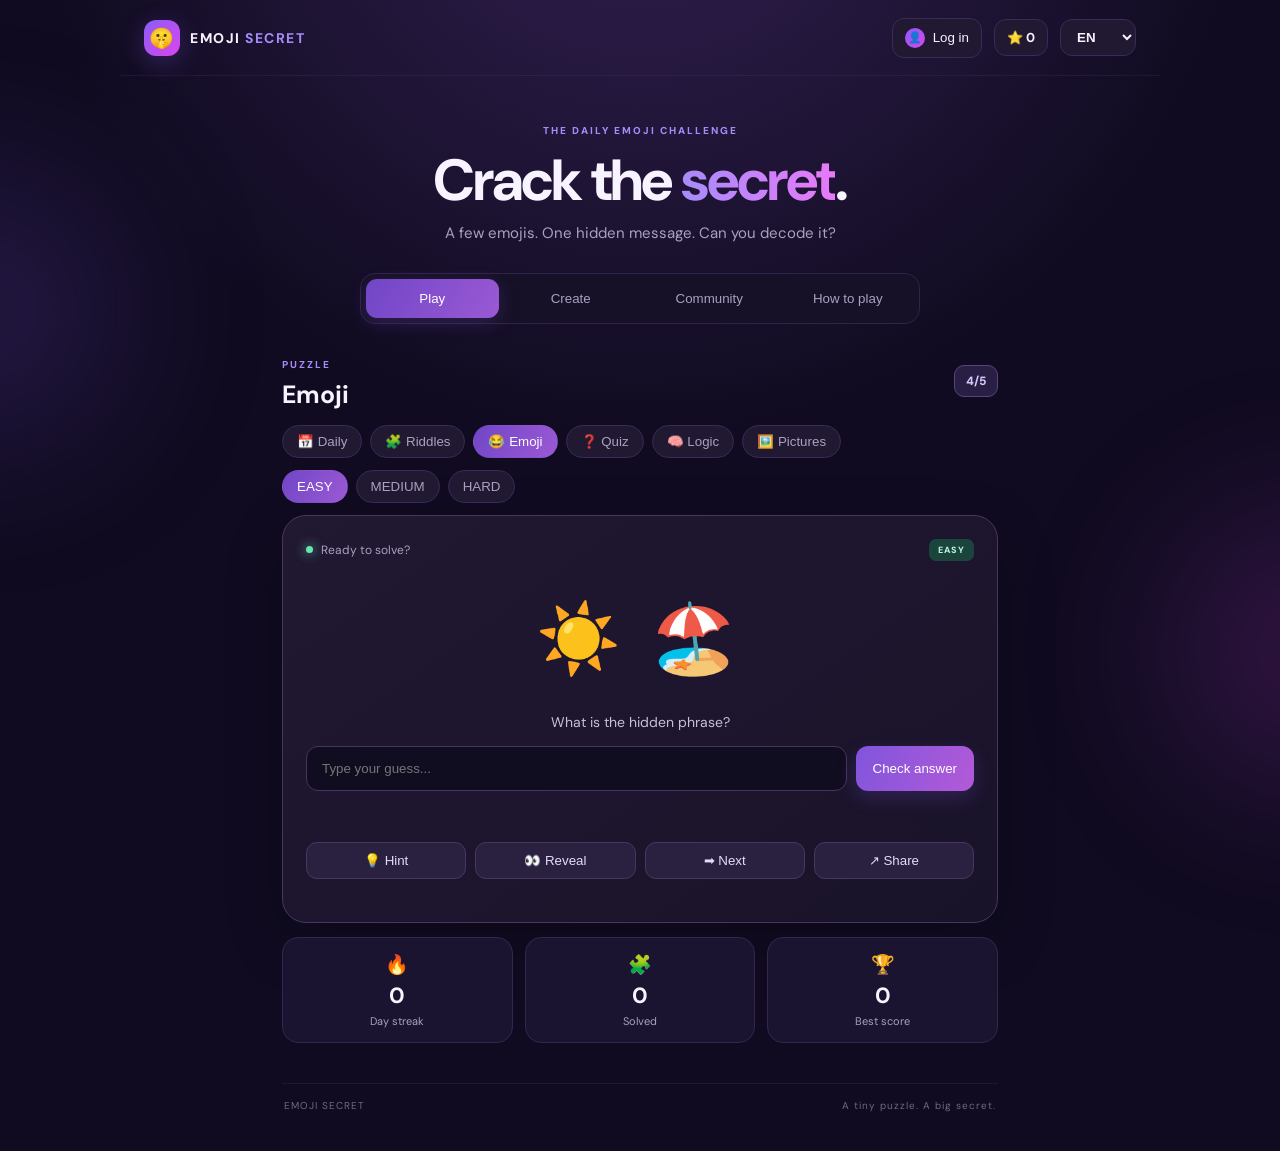
==== index.html @ e716708f "Add files via upload" ====
<!doctype html>
<html lang="en">
<head>
  <meta charset="utf-8">
  <meta name="viewport" content="width=device-width, initial-scale=1">
  <meta name="theme-color" content="#100b20">
  <meta name="description" content="Emoji Secret — decode the message, create puzzles, and challenge friends.">
  <title>Emoji Secret</title>
  <link rel="manifest" href="manifest.json">
  <link rel="icon" href="icon.svg" type="image/svg+xml">
  <style id="emoji-secret-style-fallback">
@import url('https://fonts.googleapis.com/css2?family=DM+Sans:wght@400;500;600;700;800&family=Cairo:wght@400;600;700;800&display=swap');
:root{--bg:#100b20;--panel:#1b1430;--panel2:#241a3d;--line:#392b58;--text:#f7f3ff;--muted:#aaa0c2;--purple:#a78bfa;--pink:#e879f9;--green:#65e6b1;--danger:#ff8eaa}
*{box-sizing:border-box}body{margin:0;min-height:100vh;background:radial-gradient(circle at 50% -15%,#332052 0,transparent 42%),var(--bg);color:var(--text);font-family:"DM Sans",Arial,sans-serif;overflow-x:hidden}.ambient{position:fixed;filter:blur(90px);opacity:.2;pointer-events:none;z-index:-1;border-radius:50%}.ambient-one{width:260px;height:260px;background:#8b5cf6;top:180px;left:-150px}.ambient-two{width:260px;height:260px;background:#d946ef;right:-160px;top:520px}
.topbar{height:76px;max-width:1040px;margin:auto;padding:0 24px;display:flex;align-items:center;justify-content:space-between;border-bottom:1px solid #ffffff0d}.brand{display:flex;align-items:center;gap:10px;color:var(--text);text-decoration:none;font-weight:800;letter-spacing:1.5px;font-size:14px}.brand b{color:var(--purple)}.brand-mark{width:36px;height:36px;border-radius:12px;background:linear-gradient(135deg,#8b5cf6,#d946ef);display:grid;place-items:center;font-size:20px;box-shadow:0 6px 25px #8b5cf644}.top-actions{display:flex;align-items:center;gap:12px}.points-pill,select{background:#211832;border:1px solid var(--line);border-radius:12px;color:var(--text);padding:9px 12px;font-weight:700}.points-pill{font-size:13px}select{outline:none}
.shell{max-width:760px;margin:0 auto;padding:48px 22px 24px}.hero{text-align:center;margin-bottom:30px}.eyebrow{color:var(--purple);font-size:10px;letter-spacing:2px;font-weight:800}.hero h1{font-size:clamp(38px,8vw,58px);line-height:1.05;margin:13px 0 12px;letter-spacing:-2px}.hero h1 span{background:linear-gradient(90deg,#a78bfa,#e879f9);background-clip:text;color:transparent}.hero p{color:var(--muted);margin:0;font-size:15px}.tabs{display:flex;gap:6px;padding:5px;background:#171127;border:1px solid #302347;border-radius:15px;margin:0 auto 28px;max-width:430px}.tab{flex:1;border:0;border-radius:11px;background:transparent;color:var(--muted);padding:12px 10px;font:600 13px inherit;cursor:pointer}.tab.active{background:linear-gradient(120deg,#7046c7,#9b59d4);color:white;box-shadow:0 5px 18px #8b5cf633}.section-heading{display:flex;align-items:center;justify-content:space-between;margin-bottom:14px}.section-heading h2{margin:5px 0 0;font-size:25px}.level-chip{border:1px solid #59447f;color:#d8c7ff;background:#291e43;border-radius:10px;padding:7px 11px;font-size:12px;font-weight:800}
.game-card{background:linear-gradient(145deg,#211832,#191329);border:1px solid #493564;border-radius:24px;padding:23px;box-shadow:0 20px 60px #0003}.card-top{display:flex;align-items:center;gap:8px;color:var(--muted);font-size:12px}.live-dot{width:7px;height:7px;border-radius:50%;background:var(--green);box-shadow:0 0 12px var(--green)}.difficulty{margin-left:auto;color:#b9f5dc;background:#1b443c;padding:5px 9px;border-radius:7px;font-size:9px;font-weight:800;letter-spacing:1px}.emoji-line{margin:34px 0 24px;text-align:center;font-size:clamp(44px,10vw,68px);letter-spacing:8px;min-height:78px;display:flex;align-items:center;justify-content:center;flex-wrap:wrap}.prompt{text-align:center;color:#c9bfda;font-size:14px;margin:0 0 15px}.answer-form{display:flex;gap:9px}.answer-form input,.creator-input{min-width:0;flex:1;background:#110d20;border:1px solid #47345f;border-radius:12px;color:white;padding:14px 15px;font:500 14px inherit;outline:none}.answer-form input:focus,.creator-input:focus{border-color:var(--purple);box-shadow:0 0 0 3px #a78bfa20}.primary-btn{border:0;border-radius:12px;padding:13px 17px;background:linear-gradient(115deg,#8055dc,#b35ad8);color:white;font:700 13px inherit;cursor:pointer;box-shadow:0 7px 20px #8b5cf633;transition:transform .15s}.primary-btn:active,.soft-btn:active{transform:scale(.97)}.game-tools{display:flex;gap:9px;margin-top:17px}.soft-btn{flex:1;background:#2a2040;border:1px solid #493660;color:#e5dafa;border-radius:11px;padding:10px 8px;font:600 12px inherit;cursor:pointer}.feedback{min-height:22px;margin-top:12px;text-align:center;font-size:13px;font-weight:700}.feedback.good{color:var(--green)}.feedback.bad{color:var(--danger)}.hint-text{text-align:center;color:#c9a9ff;font-size:12px;min-height:16px;margin:4px 0 0}.stats-grid{display:grid;grid-template-columns:repeat(3,1fr);gap:12px;margin-top:14px}.stat-card{background:#1b1430;border:1px solid #34264e;border-radius:16px;padding:14px;text-align:center;display:grid;gap:4px}.stat-card span{font-size:19px}.stat-card strong{font-size:22px}.stat-card small{color:var(--muted);font-size:11px}.hidden{display:none!important}.creator-card{display:grid;gap:10px}.creator-card label{font-size:12px;color:#c8bbdf;font-weight:700;margin-top:5px}.creator-input{width:100%;flex:auto}.emoji-input{font-size:24px;letter-spacing:4px}.full-btn{width:100%;margin-top:8px}.notice{color:var(--muted);font-size:12px;line-height:1.6;padding:14px 4px}.guide-list{display:grid;gap:12px;margin-bottom:18px}.guide-item{display:flex;gap:14px;align-items:flex-start;padding:17px;background:#1b1430;border:1px solid #34264e;border-radius:15px}.guide-item>span{width:30px;height:30px;flex:none;display:grid;place-items:center;background:#3b285e;color:#d9c7ff;border-radius:10px;font-weight:800}.guide-item b{font-size:14px}.guide-item p{margin:5px 0 0;color:var(--muted);font-size:12px;line-height:1.5}footer{display:flex;justify-content:space-between;color:#716785;font-size:10px;letter-spacing:1px;margin-top:40px;padding:15px 2px;border-top:1px solid #ffffff10}.toast{position:fixed;bottom:22px;left:50%;transform:translate(-50%,20px);background:#30234b;border:1px solid #604789;color:white;padding:11px 16px;border-radius:12px;font-size:13px;opacity:0;pointer-events:none;transition:.25s;max-width:90%;text-align:center}.toast.show{opacity:1;transform:translate(-50%,0)}
[dir=rtl] body{font-family:"Cairo","DM Sans",sans-serif}[dir=rtl] .difficulty{margin-left:0;margin-right:auto}[dir=rtl] .answer-form{flex-direction:row-reverse}[dir=rtl] .topbar{direction:rtl}[dir=rtl] .game-tools{direction:rtl}
@media(max-width:560px){.shell{padding:35px 15px 20px}.topbar{padding:0 15px}.game-card{padding:18px}.answer-form{flex-direction:column}.answer-form .primary-btn{width:100%}.hero h1{letter-spacing:-1px}.stats-grid{gap:7px}.stat-card{padding:12px 5px}.emoji-line{letter-spacing:3px}.tabs{margin-bottom:23px}}

.chips{display:flex;gap:8px;overflow-x:auto;margin-bottom:10px;padding-bottom:2px}.chip{flex:none;background:#211832;border:1px solid var(--line);color:var(--muted);border-radius:999px;padding:8px 14px;font:700 12px inherit;cursor:pointer}.chip.on{background:linear-gradient(120deg,#7046c7,#9b59d4);color:#fff;border-color:transparent}
.qtext{text-align:center;font-size:19px;font-weight:700;line-height:1.55;margin:0 0 20px}.qtext:empty{display:none}.emoji-line.small{font-size:44px;margin:18px 0 14px;min-height:0}
.options{display:grid;gap:10px;margin-bottom:6px}.opt{background:#2a2040;border:1px solid #493660;color:#f1eaff;border-radius:13px;padding:14px;font:600 14px inherit;cursor:pointer}.opt.good{background:#1b443c;border-color:var(--green)}.opt.bad{border-color:var(--danger);color:var(--danger);opacity:.6}.opt:disabled{cursor:default}
@media(max-width:560px){.game-tools{flex-wrap:wrap}.soft-btn{flex:1 1 calc(50% - 5px)}}

.pic{margin:6px 0 16px;border-radius:16px;background:#110d20;border:1px solid #47345f;padding:6px}.pic svg{width:100%;height:auto;display:block}.sum{text-align:center;padding:18px;display:grid;gap:10px;font-size:26px}.sum .big{font-size:44px;font-weight:800}.sum p{font-size:13px;color:var(--muted);margin:0}

  </style>
  <link rel="stylesheet" href="./style.css?v=7">
  <link rel="stylesheet" href="./auth.css?v=1">
  <link rel="stylesheet" href="./community.css?v=1">
</head>
<body>
  <div class="ambient ambient-one"></div><div class="ambient ambient-two"></div>
  <header class="topbar">
    <a class="brand" href="#" aria-label="Emoji Secret home"><span class="brand-mark">🤫</span><span>EMOJI <b>SECRET</b></span></a>
    <div class="top-actions">
      <span class="points-pill">⭐ <span id="points">0</span></span>
      <select id="language" aria-label="Language">
        <option value="en">EN</option><option value="ar">عربي</option><option value="fr">FR</option>
      </select>
    </div>
  </header>

  <main class="shell">
    <section class="hero">
      <div class="eyebrow" data-i18n="eyebrow">THE DAILY EMOJI CHALLENGE</div>
      <h1 data-i18n="heroTitle">Crack the <span>secret</span>.</h1>
      <p data-i18n="heroText">A few emojis. One hidden message. Can you decode it?</p>
    </section>

    <nav class="tabs" aria-label="Main navigation">
      <button class="tab active" data-view="play" data-i18n="tabPlay">Play</button>
      <button class="tab" data-view="create" data-i18n="tabCreate">Create</button>
      <button class="tab" data-view="how" data-i18n="tabHow">How to play</button>
    </nav>

    <section id="playView" class="view">
      <div class="section-heading">
        <div><span class="eyebrow" data-i18n="dailyLabel">TODAY'S PUZZLE</span><h2 id="catTitle">Emoji</h2></div>
        <span class="level-chip" id="puzzleNumber">#001</span>
      </div>
      <div class="chips" id="catChips"></div>
      <div class="chips" id="lvlChips"></div>
      <article class="game-card">
        <div class="card-top"><span class="live-dot"></span><span data-i18n="unsolved">Ready to solve?</span><span class="difficulty" id="diff">EASY</span></div>
        <div class="emoji-line" id="emojiLine" aria-label="Puzzle emojis">🌧️ ☕ 📖</div>
        <div class="pic hidden" id="pic"></div>
        <p class="qtext" id="qText"></p>
        <div class="options" id="options"></div>
        <p class="prompt" id="prompt" data-i18n="prompt">What is the hidden phrase?</p>
        <form id="answerForm" class="answer-form">
          <input id="answerInput" autocomplete="off" maxlength="80" placeholder="Type your guess..." aria-label="Your answer">
          <button class="primary-btn" type="submit" data-i18n="check">Check answer</button>
        </form>
        <div class="feedback" id="feedback" aria-live="polite"></div>
        <div class="game-tools">
          <button class="soft-btn" id="hintBtn">💡 <span data-i18n="hint">Hint</span></button>
          <button class="soft-btn" id="revealBtn">👀 <span data-i18n="reveal">Reveal</span></button>
          <button class="soft-btn" id="nextBtn">➡ <span data-i18n="next">Next</span></button>
          <button class="soft-btn" id="shareDailyBtn">↗ <span data-i18n="share">Share</span></button>
        </div>
        <p class="hint-text" id="hintText"></p>
      </article>
      <div class="stats-grid">
        <div class="stat-card"><span>🔥</span><strong id="streak">0</strong><small data-i18n="streak">Day streak</small></div>
        <div class="stat-card"><span>🧩</span><strong id="solved">0</strong><small data-i18n="solved">Solved</small></div>
        <div class="stat-card"><span>🏆</span><strong id="best">0</strong><small data-i18n="best">Best score</small></div>
      </div>
    </section>

    <section id="createView" class="view hidden">
      <div class="section-heading"><div><span class="eyebrow" data-i18n="creatorLabel">MAKE YOUR OWN</span><h2 data-i18n="creatorTitle">Create a secret</h2></div><span class="level-chip">✨</span></div>
      <article class="game-card creator-card">
        <label for="creatorEmoji" data-i18n="emojiLabel">Your emoji clue</label>
        <input id="creatorEmoji" class="creator-input emoji-input" maxlength="80" placeholder="🌙 ❤️ 🎵">
        <label for="creatorAnswer" data-i18n="answerLabel">Secret answer</label>
        <input id="creatorAnswer" class="creator-input" maxlength="80" placeholder="e.g. Love song">
        <label for="creatorHint" data-i18n="hintLabel">Optional hint</label>
        <input id="creatorHint" class="creator-input" maxlength="100" placeholder="A little clue...">
        <button id="createShareBtn" class="primary-btn full-btn" data-i18n="createShare">Create & share challenge</button>
        <div class="feedback" id="createFeedback" aria-live="polite"></div>
      </article>
      <div class="notice" data-i18n="privacyNote">Your custom puzzle is prepared on this device. Sharing creates a link; no account is needed.</div>
    </section>

    <section id="howView" class="view hidden">
      <div class="section-heading"><div><span class="eyebrow" data-i18n="guideLabel">QUICK GUIDE</span><h2 data-i18n="guideTitle">How it works</h2></div><span class="level-chip">?</span></div>
      <div class="guide-list">
        <div class="guide-item"><span>1</span><div><b data-i18n="guide1Title">Read the emojis</b><p data-i18n="guide1Text">Combine the emojis to discover a phrase, title, or expression.</p></div></div>
        <div class="guide-item"><span>2</span><div><b data-i18n="guide2Title">Type your guess</b><p data-i18n="guide2Text">Submit your answer. Use a hint if you get stuck.</p></div></div>
        <div class="guide-item"><span>3</span><div><b data-i18n="guide3Title">Challenge friends</b><p data-i18n="guide3Text">Create your own puzzle and share its link with friends.</p></div></div>
      </div>
      <button id="backToPlay" class="primary-btn full-btn" data-i18n="startPlaying">Start playing</button>
    </section>

    <footer><span>EMOJI SECRET</span><span data-i18n="footer">A tiny puzzle. A big secret.</span></footer>
  </main>
  <div id="toast" class="toast" role="status"></div>
  <script src="app.js"></script>
  <script src="config.js"></script>
  <script src="auth-api.js"></script>
  <script src="auth-ui.js"></script>
  <script src="community.js"></script>
</body>
</html>
---- style.css ----
@import url('https://fonts.googleapis.com/css2?family=DM+Sans:wght@400;500;600;700;800&family=Cairo:wght@400;600;700;800&display=swap');
:root{--bg:#100b20;--panel:#1b1430;--panel2:#241a3d;--line:#392b58;--text:#f7f3ff;--muted:#aaa0c2;--purple:#a78bfa;--pink:#e879f9;--green:#65e6b1;--danger:#ff8eaa}
*{box-sizing:border-box}body{margin:0;min-height:100vh;background:radial-gradient(circle at 50% -15%,#332052 0,transparent 42%),var(--bg);color:var(--text);font-family:"DM Sans",Arial,sans-serif;overflow-x:hidden}.ambient{position:fixed;filter:blur(90px);opacity:.2;pointer-events:none;z-index:-1;border-radius:50%}.ambient-one{width:260px;height:260px;background:#8b5cf6;top:180px;left:-150px}.ambient-two{width:260px;height:260px;background:#d946ef;right:-160px;top:520px}
.topbar{height:76px;max-width:1040px;margin:auto;padding:0 24px;display:flex;align-items:center;justify-content:space-between;border-bottom:1px solid #ffffff0d}.brand{display:flex;align-items:center;gap:10px;color:var(--text);text-decoration:none;font-weight:800;letter-spacing:1.5px;font-size:14px}.brand b{color:var(--purple)}.brand-mark{width:36px;height:36px;border-radius:12px;background:linear-gradient(135deg,#8b5cf6,#d946ef);display:grid;place-items:center;font-size:20px;box-shadow:0 6px 25px #8b5cf644}.top-actions{display:flex;align-items:center;gap:12px}.points-pill,select{background:#211832;border:1px solid var(--line);border-radius:12px;color:var(--text);padding:9px 12px;font-weight:700}.points-pill{font-size:13px}select{outline:none}
.shell{max-width:760px;margin:0 auto;padding:48px 22px 24px}.hero{text-align:center;margin-bottom:30px}.eyebrow{color:var(--purple);font-size:10px;letter-spacing:2px;font-weight:800}.hero h1{font-size:clamp(38px,8vw,58px);line-height:1.05;margin:13px 0 12px;letter-spacing:-2px}.hero h1 span{background:linear-gradient(90deg,#a78bfa,#e879f9);background-clip:text;color:transparent}.hero p{color:var(--muted);margin:0;font-size:15px}.tabs{display:flex;gap:6px;padding:5px;background:#171127;border:1px solid #302347;border-radius:15px;margin:0 auto 28px;max-width:430px}.tab{flex:1;border:0;border-radius:11px;background:transparent;color:var(--muted);padding:12px 10px;font:600 13px inherit;cursor:pointer}.tab.active{background:linear-gradient(120deg,#7046c7,#9b59d4);color:white;box-shadow:0 5px 18px #8b5cf633}.section-heading{display:flex;align-items:center;justify-content:space-between;margin-bottom:14px}.section-heading h2{margin:5px 0 0;font-size:25px}.level-chip{border:1px solid #59447f;color:#d8c7ff;background:#291e43;border-radius:10px;padding:7px 11px;font-size:12px;font-weight:800}
.game-card{background:linear-gradient(145deg,#211832,#191329);border:1px solid #493564;border-radius:24px;padding:23px;box-shadow:0 20px 60px #0003}.card-top{display:flex;align-items:center;gap:8px;color:var(--muted);font-size:12px}.live-dot{width:7px;height:7px;border-radius:50%;background:var(--green);box-shadow:0 0 12px var(--green)}.difficulty{margin-left:auto;color:#b9f5dc;background:#1b443c;padding:5px 9px;border-radius:7px;font-size:9px;font-weight:800;letter-spacing:1px}.emoji-line{margin:34px 0 24px;text-align:center;font-size:clamp(44px,10vw,68px);letter-spacing:8px;min-height:78px;display:flex;align-items:center;justify-content:center;flex-wrap:wrap}.prompt{text-align:center;color:#c9bfda;font-size:14px;margin:0 0 15px}.answer-form{display:flex;gap:9px}.answer-form input,.creator-input{min-width:0;flex:1;background:#110d20;border:1px solid #47345f;border-radius:12px;color:white;padding:14px 15px;font:500 14px inherit;outline:none}.answer-form input:focus,.creator-input:focus{border-color:var(--purple);box-shadow:0 0 0 3px #a78bfa20}.primary-btn{border:0;border-radius:12px;padding:13px 17px;background:linear-gradient(115deg,#8055dc,#b35ad8);color:white;font:700 13px inherit;cursor:pointer;box-shadow:0 7px 20px #8b5cf633;transition:transform .15s}.primary-btn:active,.soft-btn:active{transform:scale(.97)}.game-tools{display:flex;gap:9px;margin-top:17px}.soft-btn{flex:1;background:#2a2040;border:1px solid #493660;color:#e5dafa;border-radius:11px;padding:10px 8px;font:600 12px inherit;cursor:pointer}.feedback{min-height:22px;margin-top:12px;text-align:center;font-size:13px;font-weight:700}.feedback.good{color:var(--green)}.feedback.bad{color:var(--danger)}.hint-text{text-align:center;color:#c9a9ff;font-size:12px;min-height:16px;margin:4px 0 0}.stats-grid{display:grid;grid-template-columns:repeat(3,1fr);gap:12px;margin-top:14px}.stat-card{background:#1b1430;border:1px solid #34264e;border-radius:16px;padding:14px;text-align:center;display:grid;gap:4px}.stat-card span{font-size:19px}.stat-card strong{font-size:22px}.stat-card small{color:var(--muted);font-size:11px}.hidden{display:none!important}.creator-card{display:grid;gap:10px}.creator-card label{font-size:12px;color:#c8bbdf;font-weight:700;margin-top:5px}.creator-input{width:100%;flex:auto}.emoji-input{font-size:24px;letter-spacing:4px}.full-btn{width:100%;margin-top:8px}.notice{color:var(--muted);font-size:12px;line-height:1.6;padding:14px 4px}.guide-list{display:grid;gap:12px;margin-bottom:18px}.guide-item{display:flex;gap:14px;align-items:flex-start;padding:17px;background:#1b1430;border:1px solid #34264e;border-radius:15px}.guide-item>span{width:30px;height:30px;flex:none;display:grid;place-items:center;background:#3b285e;color:#d9c7ff;border-radius:10px;font-weight:800}.guide-item b{font-size:14px}.guide-item p{margin:5px 0 0;color:var(--muted);font-size:12px;line-height:1.5}footer{display:flex;justify-content:space-between;color:#716785;font-size:10px;letter-spacing:1px;margin-top:40px;padding:15px 2px;border-top:1px solid #ffffff10}.toast{position:fixed;bottom:22px;left:50%;transform:translate(-50%,20px);background:#30234b;border:1px solid #604789;color:white;padding:11px 16px;border-radius:12px;font-size:13px;opacity:0;pointer-events:none;transition:.25s;max-width:90%;text-align:center}.toast.show{opacity:1;transform:translate(-50%,0)}
[dir=rtl] body{font-family:"Cairo","DM Sans",sans-serif}[dir=rtl] .difficulty{margin-left:0;margin-right:auto}[dir=rtl] .answer-form{flex-direction:row-reverse}[dir=rtl] .topbar{direction:rtl}[dir=rtl] .game-tools{direction:rtl}
@media(max-width:560px){.shell{padding:35px 15px 20px}.topbar{padding:0 15px}.game-card{padding:18px}.answer-form{flex-direction:column}.answer-form .primary-btn{width:100%}.hero h1{letter-spacing:-1px}.stats-grid{gap:7px}.stat-card{padding:12px 5px}.emoji-line{letter-spacing:3px}.tabs{margin-bottom:23px}}

.chips{display:flex;gap:8px;overflow-x:auto;margin-bottom:10px;padding-bottom:2px}.chip{flex:none;background:#211832;border:1px solid var(--line);color:var(--muted);border-radius:999px;padding:8px 14px;font:700 12px inherit;cursor:pointer}.chip.on{background:linear-gradient(120deg,#7046c7,#9b59d4);color:#fff;border-color:transparent}
.qtext{text-align:center;font-size:19px;font-weight:700;line-height:1.55;margin:0 0 20px}.qtext:empty{display:none}.emoji-line.small{font-size:44px;margin:18px 0 14px;min-height:0}
.options{display:grid;gap:10px;margin-bottom:6px}.opt{background:#2a2040;border:1px solid #493660;color:#f1eaff;border-radius:13px;padding:14px;font:600 14px inherit;cursor:pointer}.opt.good{background:#1b443c;border-color:var(--green)}.opt.bad{border-color:var(--danger);color:var(--danger);opacity:.6}.opt:disabled{cursor:default}
@media(max-width:560px){.game-tools{flex-wrap:wrap}.soft-btn{flex:1 1 calc(50% - 5px)}}

.pic{margin:6px 0 16px;border-radius:16px;background:#110d20;border:1px solid #47345f;padding:6px}.pic svg{width:100%;height:auto;display:block}.sum{text-align:center;padding:18px;display:grid;gap:10px;font-size:26px}.sum .big{font-size:44px;font-weight:800}.sum p{font-size:13px;color:var(--muted);margin:0}
---- auth.css ----
/* Emoji Secret - Stage 2 account UI. Only NEW classes (acct-*); reuses existing variables and
   button/input/card classes so it matches the current purple design. Nothing existing is overridden. */
.acct-btn{display:flex;align-items:center;gap:8px;background:#211832;border:1px solid var(--line);border-radius:12px;color:var(--text);padding:9px 12px;font:700 13px inherit;cursor:pointer;max-width:160px}
.acct-btn:active{transform:scale(.97)}
.acct-btn .acct-mini{width:20px;height:20px;border-radius:50%;overflow:hidden;flex:none;display:grid;place-items:center;background:linear-gradient(135deg,#8b5cf6,#d946ef);font-size:11px;font-weight:800;color:#fff}
.acct-btn .acct-mini img{width:100%;height:100%;object-fit:cover;display:block}
.acct-btn .acct-name{overflow:hidden;text-overflow:ellipsis;white-space:nowrap}

.acct-overlay{position:fixed;inset:0;z-index:40;background:rgba(10,6,20,.78);backdrop-filter:blur(6px);-webkit-backdrop-filter:blur(6px);display:grid;place-items:center;padding:16px;overflow-y:auto}
.acct-card{width:100%;max-width:440px;position:relative;max-height:94vh;overflow-y:auto;display:grid;gap:14px}
.acct-close{position:absolute;top:12px;inset-inline-end:12px;width:32px;height:32px;border-radius:10px;border:1px solid #493660;background:#2a2040;color:#e5dafa;font:700 14px inherit;cursor:pointer}
.acct-title{margin:0;font-size:22px;text-align:center}
.acct-sub{margin:0;text-align:center;color:var(--muted);font-size:13px;line-height:1.5}
.acct-form{margin:0}
.acct-form .creator-input{direction:ltr}
.acct-form textarea.creator-input{direction:inherit;resize:none;min-height:84px;font-family:inherit}
.acct-form .acct-text{direction:inherit}
.acct-chips{justify-content:center;margin:0}
.acct-avatar{width:84px;height:84px;border-radius:50%;background:linear-gradient(135deg,#8b5cf6,#d946ef);display:grid;place-items:center;font:800 34px inherit;color:#fff;overflow:hidden;margin:0 auto;border:2px solid #59447f}
.acct-avatar img{width:100%;height:100%;object-fit:cover;display:block}
.acct-who{text-align:center;display:grid;gap:4px}
.acct-who strong{font-size:20px}
.acct-who small{color:var(--muted);font-size:12px;direction:ltr}
.acct-who p{margin:6px 0 0;color:#c9bfda;font-size:13px;line-height:1.5;white-space:pre-wrap;word-break:break-word}
.acct-stats{margin-top:0}
.acct-code{font:800 21px/1.4 ui-monospace,Menlo,Consolas,monospace;letter-spacing:2px;text-align:center;background:#110d20;border:1px dashed var(--purple);border-radius:12px;padding:16px;user-select:all;-webkit-user-select:all;direction:ltr;word-break:break-all}
.acct-check{display:flex;align-items:flex-start;gap:10px;font-size:13px;color:#c8bbdf;line-height:1.5;cursor:pointer}
.acct-check input{margin-top:3px;accent-color:#8b5cf6}
.acct-link{background:none;border:0;color:#c9a9ff;font:600 12px inherit;cursor:pointer;text-align:center;padding:4px}
.acct-row{display:flex;gap:9px}
.acct-row .soft-btn{flex:1}
.acct-card .primary-btn:disabled{opacity:.55;cursor:default}
@media(max-width:560px){.acct-btn .acct-name{display:none}.acct-btn{padding:9px 10px}.acct-card{padding:18px}.acct-code{font-size:17px;letter-spacing:1px}.acct-stats{grid-template-columns:repeat(2,1fr)}}
---- community.css ----
/* Emoji Secret - Stage 3B community UI. Only NEW classes (cm-*); reuses existing variables, cards, chips,
   buttons and inputs so it matches the current purple design. Nothing existing is restyled except the
   tab bar width/padding, scoped to .cm-tabs4, so that a 4th tab fits. */
.tabs.cm-tabs4{max-width:560px}
@media(max-width:560px){.tabs.cm-tabs4 .tab{padding:12px 3px;font-size:12px}}

.cm-list{display:grid;gap:14px;margin-top:4px}
.cm-card{padding:18px;display:grid;gap:12px}
.cm-head{display:flex;align-items:center;gap:10px}
.cm-head .difficulty{flex:none}
.cm-av{width:36px;height:36px;border-radius:50%;overflow:hidden;flex:none;display:grid;place-items:center;background:linear-gradient(135deg,#8b5cf6,#d946ef);font-weight:800;color:#fff;font-size:15px}
.cm-av img{width:100%;height:100%;object-fit:cover;display:block}
.cm-who{min-width:0;display:grid;flex:1}
.cm-who strong{font-size:14px;overflow:hidden;text-overflow:ellipsis;white-space:nowrap}
.cm-who small{color:var(--muted);font-size:11px}
.cm-title{margin:0;font-size:17px;text-align:center;word-break:break-word}
.cm-emojis{text-align:center;font-size:44px;letter-spacing:6px;line-height:1.3;word-break:break-word}
.cm-emojis.text{font-size:19px;font-weight:700;letter-spacing:0;line-height:1.55}
.cm-desc{margin:0;text-align:center;color:#c9bfda;font-size:13px;line-height:1.5;white-space:pre-wrap;word-break:break-word}
.cm-status{text-align:center;font-size:12px;color:#c9a9ff;font-weight:700}
.cm-status.solved{color:var(--green)}
.cm-meta{display:flex;justify-content:center;gap:16px;color:var(--muted);font-size:12px}
.cm-note{text-align:center;color:var(--muted);font-size:13px;margin:0}
.cm-note.ok{color:var(--green)}
.cm-card .game-tools{margin-top:0}
.cm-card .feedback{margin-top:0}
.cm-card .hint-text{margin:0}
.cm-more{width:100%;margin-top:4px}
.cm-empty{text-align:center;color:var(--muted);padding:30px 10px;display:grid;gap:12px;justify-items:center;font-size:14px;line-height:1.6}
.cm-new{padding:9px 13px;font-size:12px;white-space:nowrap}
.cm-chips{margin-bottom:8px}
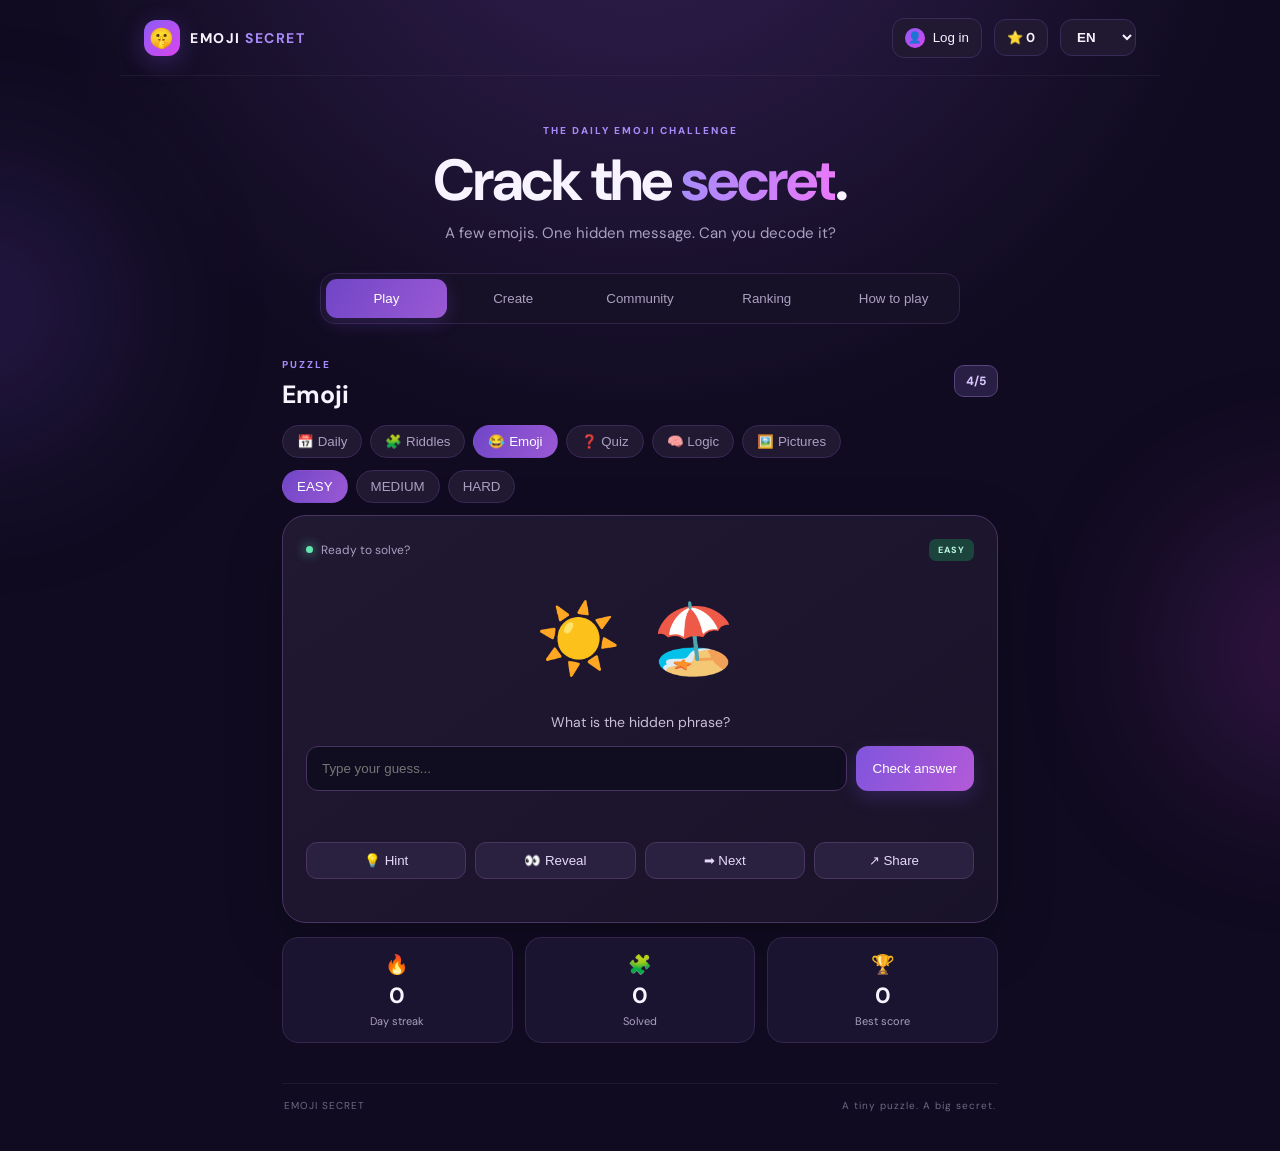
==== commit a8c7bd0f: "Add files via upload" ====
--- a/index.html
+++ b/index.html
@@ -29,6 +29,7 @@
   <link rel="stylesheet" href="./style.css?v=7">
   <link rel="stylesheet" href="./auth.css?v=1">
   <link rel="stylesheet" href="./community.css?v=1">
+  <link rel="stylesheet" href="./leaderboard.css?v=1">
 </head>
 <body>
   <div class="ambient ambient-one"></div><div class="ambient ambient-two"></div>
@@ -122,5 +123,7 @@
   <script src="auth-api.js"></script>
   <script src="auth-ui.js"></script>
   <script src="community.js"></script>
+  <script src="social.js"></script>
+  <script src="leaderboard.js"></script>
 </body>
 </html>
--- a/community.css
+++ b/community.css
@@ -29,3 +29,48 @@
 .cm-empty{text-align:center;color:var(--muted);padding:30px 10px;display:grid;gap:12px;justify-items:center;font-size:14px;line-height:1.6}
 .cm-new{padding:9px 13px;font-size:12px;white-space:nowrap}
 .cm-chips{margin-bottom:8px}
+
+/* 3C: likes, comments, actions */
+.cm-headbtns{display:flex;gap:8px;align-items:center}
+.cm-tablabel{pointer-events:none}
+.cm-actions{display:flex;flex-wrap:wrap;justify-content:center;gap:8px}
+.cm-act{background:#2a2040;border:1px solid #493660;color:#e5dafa;border-radius:999px;padding:7px 12px;font:700 12px inherit;cursor:pointer}
+.cm-act:active{transform:scale(.96)}
+.cm-act.on{background:linear-gradient(120deg,#7046c7,#9b59d4);border-color:transparent;color:#fff}
+.cm-act.static{cursor:default;color:var(--muted)}
+.cm-act.ghost{color:var(--muted);background:transparent}
+.cm-act:disabled{opacity:.6;cursor:default}
+.cm-link{background:none;border:0;padding:0;color:inherit;font:inherit;cursor:pointer;text-align:start}
+.cm-who.cm-link{display:grid}
+.cm-comments{display:grid;gap:12px;border-top:1px solid #34264e;padding-top:12px}
+.cm-comment{display:flex;gap:10px;align-items:flex-start}
+.cm-cbody{min-width:0;flex:1}
+.cm-chead{display:flex;align-items:center;gap:8px;flex-wrap:wrap}
+.cm-chead strong{font-size:13px}
+.cm-chead small{color:var(--muted);font-size:11px}
+.cm-del{margin-inline-start:auto;color:var(--danger);font-size:11px}
+.cm-cbody p{margin:3px 0 0;font-size:13px;color:#e6dcf7;line-height:1.5;white-space:pre-wrap;word-break:break-word}
+.cm-cform{display:flex;gap:8px}
+.cm-cform input{flex:1;min-width:0;background:#110d20;border:1px solid #47345f;border-radius:12px;color:#fff;padding:11px 12px;font:500 13px inherit;outline:none}
+.cm-cform input:focus{border-color:var(--purple);box-shadow:0 0 0 3px #a78bfa20}
+.cm-comments .feedback{margin-top:0}
+
+/* 3C: profiles & notifications */
+.sc-bell{flex:none;position:relative;padding:9px 11px;font-size:14px}
+.sc-badge{position:absolute;top:-6px;inset-inline-end:-6px;min-width:18px;height:18px;padding:0 5px;border-radius:9px;background:#e879f9;color:#1b1430;font:800 10px/18px inherit;text-align:center}
+.sc-dot{display:inline-block;width:7px;height:7px;border-radius:50%;background:#e879f9;margin-inline-start:5px;vertical-align:middle;box-shadow:0 0 8px #e879f9}
+.sc-body{display:grid;gap:14px}
+.sc-sub{margin:0;font-size:14px;color:#d8c7ff}
+.sc-plist,.sc-nlist{display:grid;gap:8px}
+.sc-prow{display:flex;justify-content:space-between;align-items:center;gap:10px;background:#1b1430;border:1px solid #34264e;border-radius:12px;padding:10px 12px}
+.sc-ptext{min-width:0;display:grid;gap:2px}
+.sc-ptext strong{font-size:13px;overflow:hidden;text-overflow:ellipsis;white-space:nowrap}
+.sc-ptext span{font-size:15px;overflow:hidden;text-overflow:ellipsis;white-space:nowrap}
+.sc-prow small{color:var(--muted);font-size:11px;white-space:nowrap}
+.sc-notif{display:flex;gap:12px;align-items:flex-start;text-align:start;width:100%;background:#1b1430;border:1px solid #34264e;border-radius:13px;padding:12px;color:var(--text);font:inherit;cursor:pointer}
+.sc-notif.unread{border-color:#8055dc;background:#251a40}
+.sc-nicon{width:30px;height:30px;flex:none;display:grid;place-items:center;background:#3b285e;border-radius:10px}
+.sc-ntext{min-width:0;display:grid;gap:3px}
+.sc-ntext strong{font-size:13px;line-height:1.4;font-weight:600}
+.sc-ntext em{font-style:normal;color:#c9bfda;font-size:12px;line-height:1.4;word-break:break-word}
+.sc-ntext small{color:var(--muted);font-size:11px}
--- a/leaderboard.css
+++ b/leaderboard.css
@@ -0,0 +1,24 @@
+/* Emoji Secret - Stage 3D leaderboard UI. Only NEW classes (lb-*); reuses existing variables, chips, cards
+   and buttons. The only existing rule touched is the tab bar width/padding, scoped to .cm-tabs5, so that a
+   5th tab fits (loaded after community.css so it takes precedence). */
+.tabs.cm-tabs5{max-width:640px}
+@media(max-width:560px){.tabs.cm-tabs5 .tab{padding:12px 2px;font-size:11px;min-width:0;overflow:hidden;text-overflow:ellipsis;white-space:nowrap}}
+
+.lb-refresh{flex:none;padding:9px 12px;font-size:15px}
+.lb-note{margin:0 0 12px;text-align:center;color:var(--muted);font-size:12px;line-height:1.5}
+.lb-login{width:100%;margin-bottom:12px}
+.lb-me{display:flex;align-items:center;justify-content:space-between;gap:10px;background:linear-gradient(120deg,#3a2468,#5b2f86);border:1px solid #8055dc;border-radius:14px;padding:12px 14px;font-size:13px;margin-bottom:12px}
+.lb-me strong{font-size:20px}
+.lb-list{display:grid;gap:8px}
+.lb-row{display:flex;align-items:center;gap:10px;width:100%;text-align:start;background:#1b1430;border:1px solid #34264e;border-radius:14px;padding:10px 12px;color:var(--text);font:inherit;cursor:pointer}
+.lb-row:active{transform:scale(.99)}
+.lb-row.me{border-color:#8055dc;background:#251a40}
+.lb-row.top1{box-shadow:0 0 0 1px #e6c35c66}
+.lb-row.top2{box-shadow:0 0 0 1px #c0c7d666}
+.lb-row.top3{box-shadow:0 0 0 1px #cd8f5a66}
+.lb-rank{width:34px;flex:none;text-align:center;font-weight:800;font-size:15px;color:#d8c7ff}
+.lb-who{min-width:0;flex:1;display:grid}
+.lb-who strong{font-size:14px;overflow:hidden;text-overflow:ellipsis;white-space:nowrap}
+.lb-who small{color:var(--muted);font-size:11px;overflow:hidden;text-overflow:ellipsis;white-space:nowrap}
+.lb-pts{flex:none;text-align:end;font-weight:800;font-size:16px;display:grid}
+.lb-pts small{color:var(--muted);font-size:10px;font-weight:600}
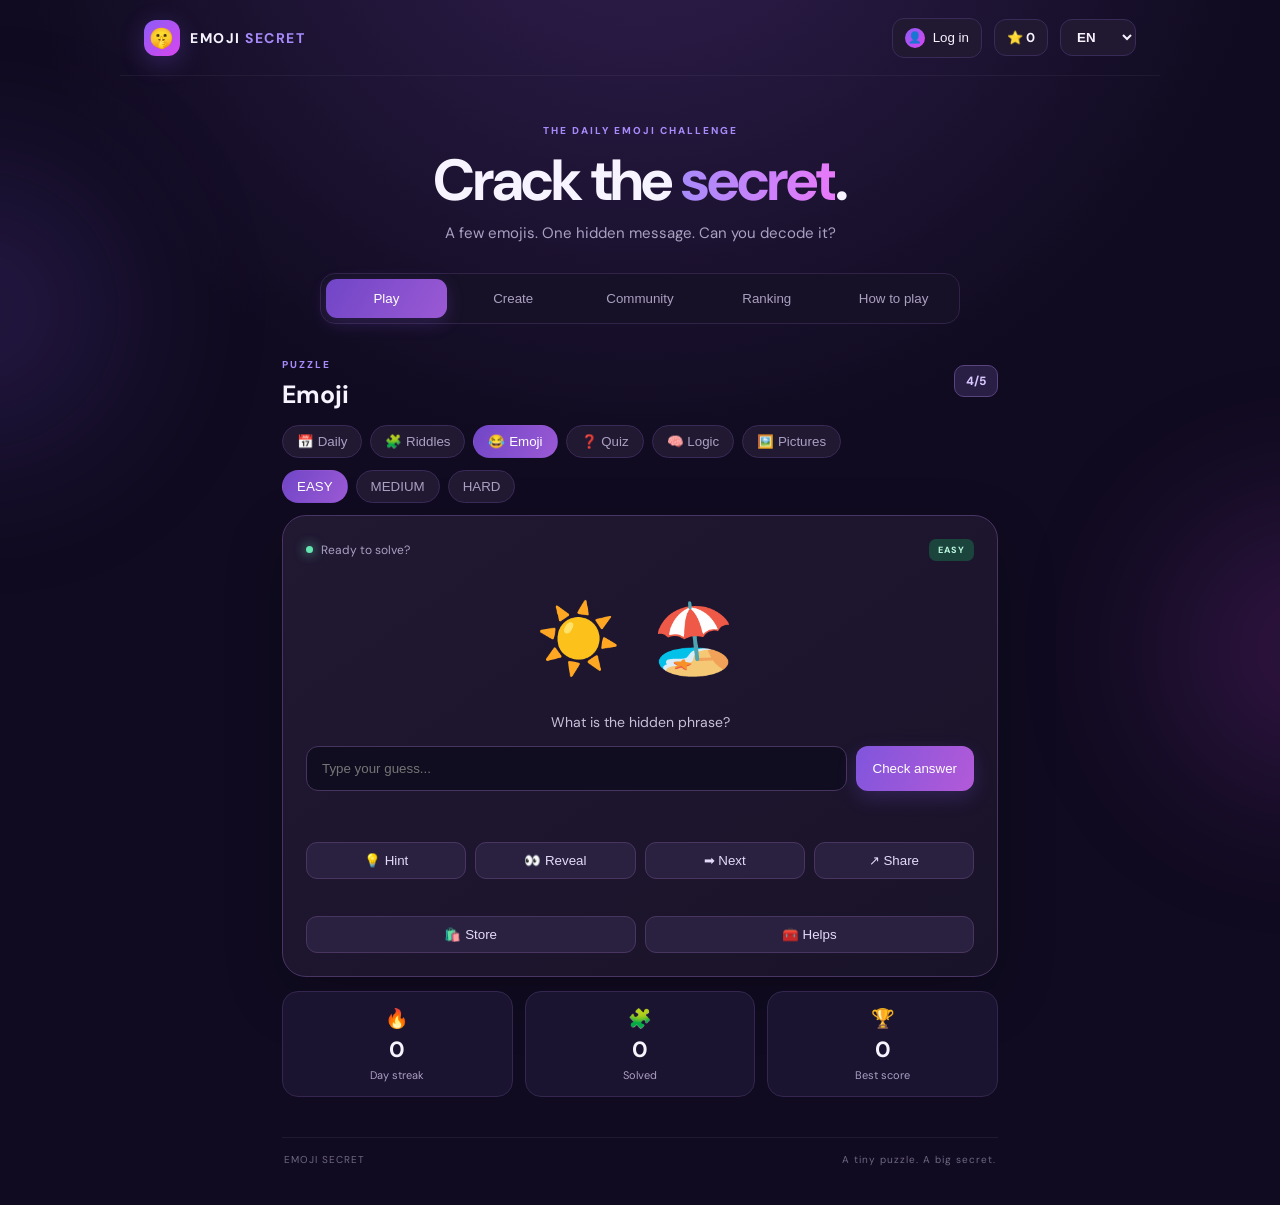
==== commit f5ccb28f: "Add files via upload" ====
--- a/index.html
+++ b/index.html
@@ -28,7 +28,10 @@
   </style>
   <link rel="stylesheet" href="./style.css?v=7">
   <link rel="stylesheet" href="./auth.css?v=1">
-  <link rel="stylesheet" href="./community.css?v=1">
+  <link rel="stylesheet" href="./community.css?v=2">
+  <link rel="stylesheet" href="./friends.css?v=1">
+  <link rel="stylesheet" href="./store.css?v=1">
+  <link rel="stylesheet" href="./avatar.css?v=1">
   <link rel="stylesheet" href="./leaderboard.css?v=1">
 </head>
 <body>
@@ -121,9 +124,13 @@
   <script src="app.js"></script>
   <script src="config.js"></script>
   <script src="auth-api.js"></script>
+  <script src="avatar-art.js"></script>
   <script src="auth-ui.js"></script>
   <script src="community.js"></script>
   <script src="social.js"></script>
+  <script src="friends.js"></script>
+  <script src="store.js"></script>
+  <script src="avatar-creator.js"></script>
   <script src="leaderboard.js"></script>
 </body>
 </html>
--- a/friends.css
+++ b/friends.css
@@ -0,0 +1,15 @@
+/* Emoji Secret - Stage 4 friends UI (new fr-* classes only; reuses existing buttons, chips and modal). */
+.fr-btn{position:relative}
+.fr-tabs{margin-bottom:12px}
+.fr-list{display:grid;gap:8px}
+.fr-row{display:flex;align-items:center;justify-content:space-between;gap:10px;background:#1b1430;border:1px solid #34264e;border-radius:14px;padding:10px 12px}
+.fr-who{display:flex;align-items:center;gap:10px;min-width:0;flex:1;background:none;border:0;padding:0;color:var(--text);font:inherit;text-align:start;cursor:pointer}
+.fr-name{min-width:0;display:grid}
+.fr-name strong{font-size:14px;overflow:hidden;text-overflow:ellipsis;white-space:nowrap}
+.fr-name small{color:var(--muted);font-size:11px;overflow:hidden;text-overflow:ellipsis;white-space:nowrap}
+.fr-acts{display:flex;gap:6px;flex:none;flex-wrap:wrap;justify-content:flex-end}
+.fr-acts .primary-btn,.fr-acts .soft-btn{flex:none;padding:8px 11px;font-size:12px}
+.fr-x{padding:8px 11px}
+.fr-input{width:100%;background:#110d20;border:1px solid #47345f;border-radius:12px;color:white;padding:14px 15px;font:500 14px inherit;outline:none}
+.fr-input:focus{border-color:var(--purple);box-shadow:0 0 0 3px #a78bfa20}
+@media(max-width:420px){.fr-row{flex-wrap:wrap}.fr-acts{width:100%;justify-content:flex-start}}
--- a/store.css
+++ b/store.css
@@ -0,0 +1,43 @@
+/* Emoji Secret - Stage 5 store UI. New classes only (st-*, fx-*); reuses existing buttons, chips, cards and modal. */
+.st-btn{position:relative}
+.st-balance{display:flex;align-items:center;justify-content:space-between;gap:10px;background:linear-gradient(120deg,#3a2468,#5b2f86);border:1px solid #8055dc;border-radius:14px;padding:12px 14px;font-size:13px}
+.st-balance strong{font-size:20px}
+.st-tabs{margin:0}
+.st-list{display:grid;gap:10px}
+.st-item{display:flex;align-items:center;gap:12px;background:#1b1430;border:1px solid #34264e;border-radius:14px;padding:12px}
+.st-icon{width:44px;height:44px;flex:none;display:grid;place-items:center;font-size:24px;background:#3b285e;border-radius:12px}
+.st-info{min-width:0;flex:1;display:grid;gap:2px}
+.st-info strong{font-size:14px}
+.st-info small{color:var(--muted);font-size:11px}
+.st-info p{margin:2px 0 0;color:#c9bfda;font-size:12px;line-height:1.45}
+.st-stock{color:#d8c7ff!important}
+.st-act{flex:none;display:grid;gap:6px;justify-items:end;max-width:46%}
+.st-act .primary-btn,.st-act .soft-btn{flex:none;padding:9px 12px;font-size:12px;white-space:normal}
+.st-active{color:#b9f5dc;font-size:11px;font-weight:700;text-align:end}
+.st-note{color:var(--muted);font-size:11px;text-align:end}
+.st-rules{background:#1b1430;border:1px solid #34264e;border-radius:14px;padding:12px 14px;font-size:12px;color:#c9bfda}
+.st-rules ul{margin:8px 0 0;padding-inline-start:18px;display:grid;gap:5px;line-height:1.5}
+.st-login{display:flex;align-items:center;justify-content:space-between;gap:10px;text-align:start}
+.st-login .soft-btn{flex:none;padding:8px 12px}
+@media(max-width:480px){.st-item{flex-wrap:wrap}.st-act{max-width:none;width:100%;justify-items:stretch}}
+
+/* in-puzzle Helps panel */
+.st-helps{margin-top:10px}
+.st-panel{display:grid;gap:8px;margin-top:10px;background:#150f26;border:1px solid #34264e;border-radius:14px;padding:12px}
+.st-hlist{display:grid;gap:10px}
+.st-hrow{display:flex;align-items:center;justify-content:space-between;gap:10px}
+.st-hname{min-width:0;display:grid;gap:2px}
+.st-hname strong{font-size:13px}
+.st-hname small{color:var(--muted);font-size:11px;line-height:1.4}
+.st-hact{flex:none;max-width:48%;display:grid;justify-items:end}
+.st-hact .primary-btn,.st-hact .soft-btn{flex:none;padding:8px 11px;font-size:12px}
+.st-result{font:700 15px/1.4 ui-monospace,Menlo,monospace;letter-spacing:3px;color:#e9ddff;word-break:break-all;text-align:end}
+.st-result.reveal{color:#b9f5dc;letter-spacing:1px}
+.st-coins{color:var(--muted);font-size:11px;text-align:end}
+.st-title{display:block;font-style:normal;color:#e879f9;font-size:12px;margin-top:2px}
+
+/* avatar frames (shown on .cm-av and the big profile avatar) */
+.fx-frame_neon_purple{box-shadow:0 0 0 2px #a78bfa,0 0 12px #a78bfa99}
+.fx-frame_pink_glow{box-shadow:0 0 0 2px #f472b6,0 0 14px #f472b6aa}
+.fx-frame_emerald{box-shadow:0 0 0 2px #34d399,0 0 12px #34d39988}
+.fx-frame_golden{box-shadow:0 0 0 2px #facc15,0 0 14px #facc1599}
--- a/avatar.css
+++ b/avatar.css
@@ -0,0 +1,16 @@
+/* Emoji Secret - Stage 6 avatar creator. New classes only (av-*); the circles that hold avatars already exist. */
+.cm-av svg,.acct-avatar svg,.acct-mini svg{width:100%;height:100%;display:block}
+.av-body{display:grid;gap:12px}
+.av-preview{width:128px;height:128px;border-radius:50%;overflow:hidden;margin:0 auto;box-shadow:0 0 0 3px #a78bfa66,0 10px 30px #0006}
+.av-preview svg{width:100%;height:100%;display:block}
+.av-tabs{margin:0}
+.av-grid{display:grid;grid-template-columns:repeat(4,1fr);gap:8px}
+.av-opt{position:relative;aspect-ratio:1;padding:4px;border-radius:16px;border:1px solid #34264e;background:#1b1430;cursor:pointer;display:grid;place-items:center}
+.av-opt.on{border-color:#a78bfa;box-shadow:0 0 0 2px #a78bfa66}
+.av-opt:active{transform:scale(.97)}
+.av-thumb{display:block;width:100%;height:100%;border-radius:50%;overflow:hidden}
+.av-thumb svg{width:100%;height:100%;display:block}
+.av-opt.locked .av-thumb{filter:saturate(.5) brightness(.7)}
+.av-lock{position:absolute;left:3px;right:3px;bottom:3px;font-size:10px;font-weight:700;text-align:center;background:#000b;color:#fff;border-radius:8px;padding:2px 0}
+.av-tools{margin:0}
+@media(max-width:380px){.av-grid{grid-template-columns:repeat(3,1fr)}}
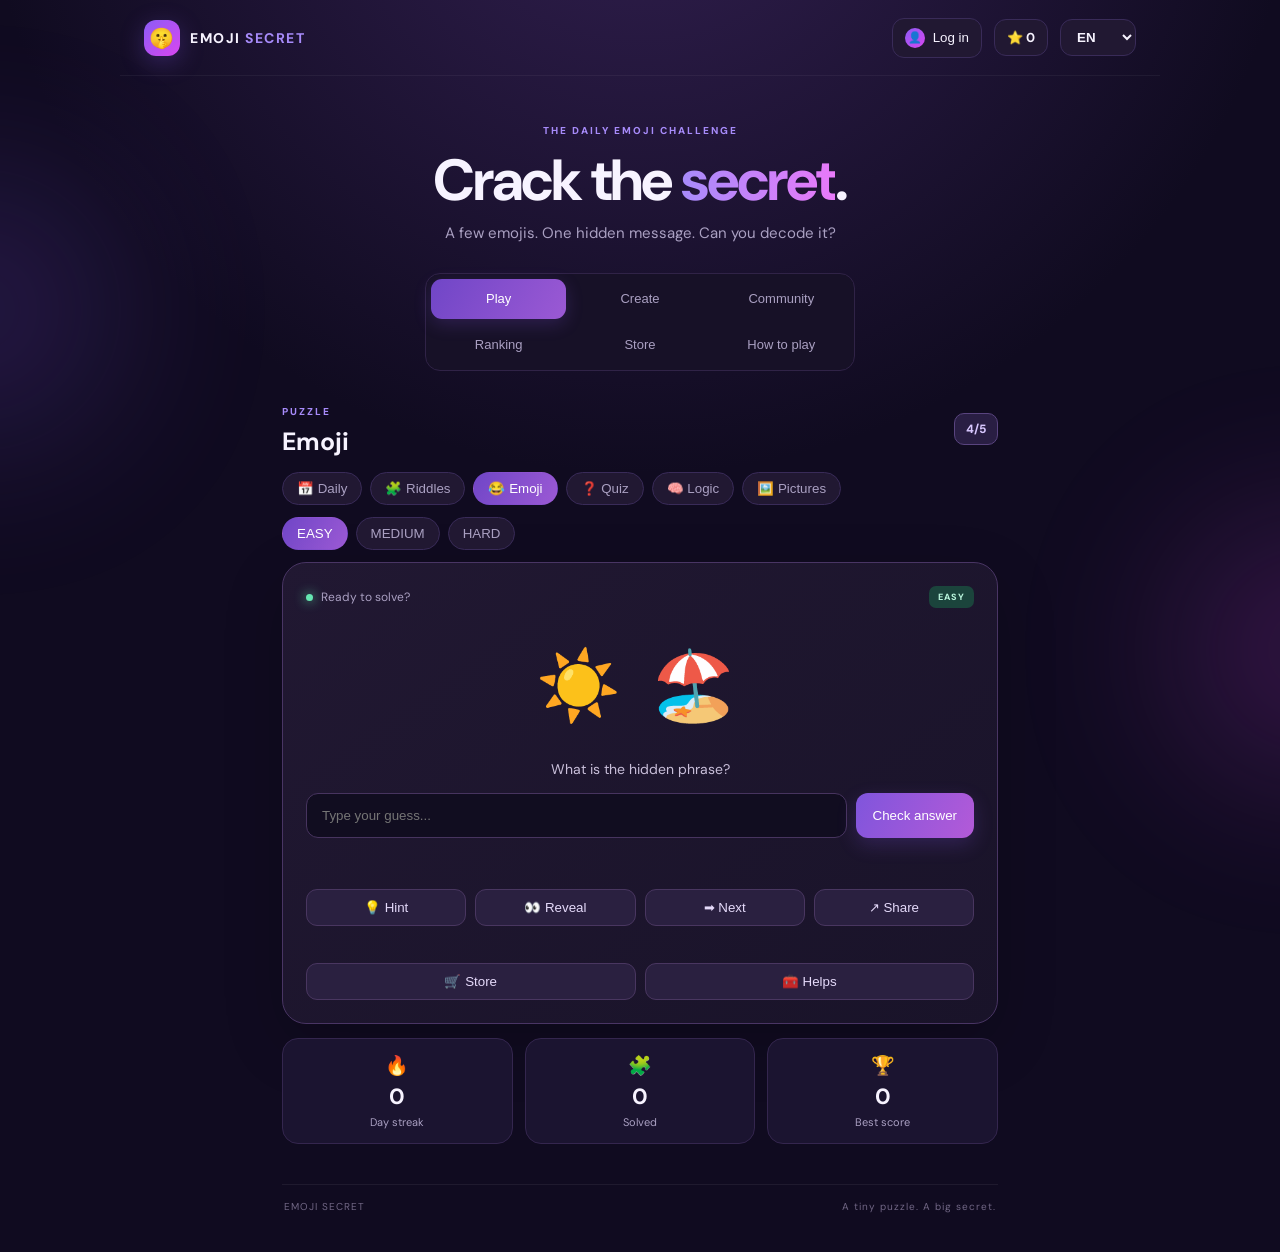
==== commit f43392c5: "Add files via upload" ====
--- a/index.html
+++ b/index.html
@@ -30,7 +30,7 @@
   <link rel="stylesheet" href="./auth.css?v=1">
   <link rel="stylesheet" href="./community.css?v=2">
   <link rel="stylesheet" href="./friends.css?v=1">
-  <link rel="stylesheet" href="./store.css?v=1">
+  <link rel="stylesheet" href="./store.css?v=2">
   <link rel="stylesheet" href="./avatar.css?v=1">
   <link rel="stylesheet" href="./leaderboard.css?v=1">
 </head>
@@ -129,8 +129,8 @@
   <script src="community.js"></script>
   <script src="social.js"></script>
   <script src="friends.js"></script>
+  <script src="leaderboard.js"></script>
   <script src="store.js"></script>
   <script src="avatar-creator.js"></script>
-  <script src="leaderboard.js"></script>
 </body>
 </html>
--- a/store.css
+++ b/store.css
@@ -41,3 +41,9 @@
 .fx-frame_pink_glow{box-shadow:0 0 0 2px #f472b6,0 0 14px #f472b6aa}
 .fx-frame_emerald{box-shadow:0 0 0 2px #34d399,0 0 12px #34d39988}
 .fx-frame_golden{box-shadow:0 0 0 2px #facc15,0 0 14px #facc1599}
+
+/* Tab bar: 3 x 2 grid so six sections fit on phones in EN / AR / FR (same pill, colours, fonts and active style).
+   store.js removes .cm-tabs4/.cm-tabs5 and adds .cm-tabs6; the original .tabs / .tab / .tab.active rules are untouched. */
+.tabs.cm-tabs6{display:grid;grid-template-columns:repeat(3,minmax(0,1fr));max-width:430px}
+.tabs.cm-tabs6 .tab{min-width:0;padding:12px 6px;font-size:13px;white-space:normal;line-height:1.25;overflow:visible}
+@media(max-width:560px){.tabs.cm-tabs6 .tab{padding:12px 4px;font-size:13px}}
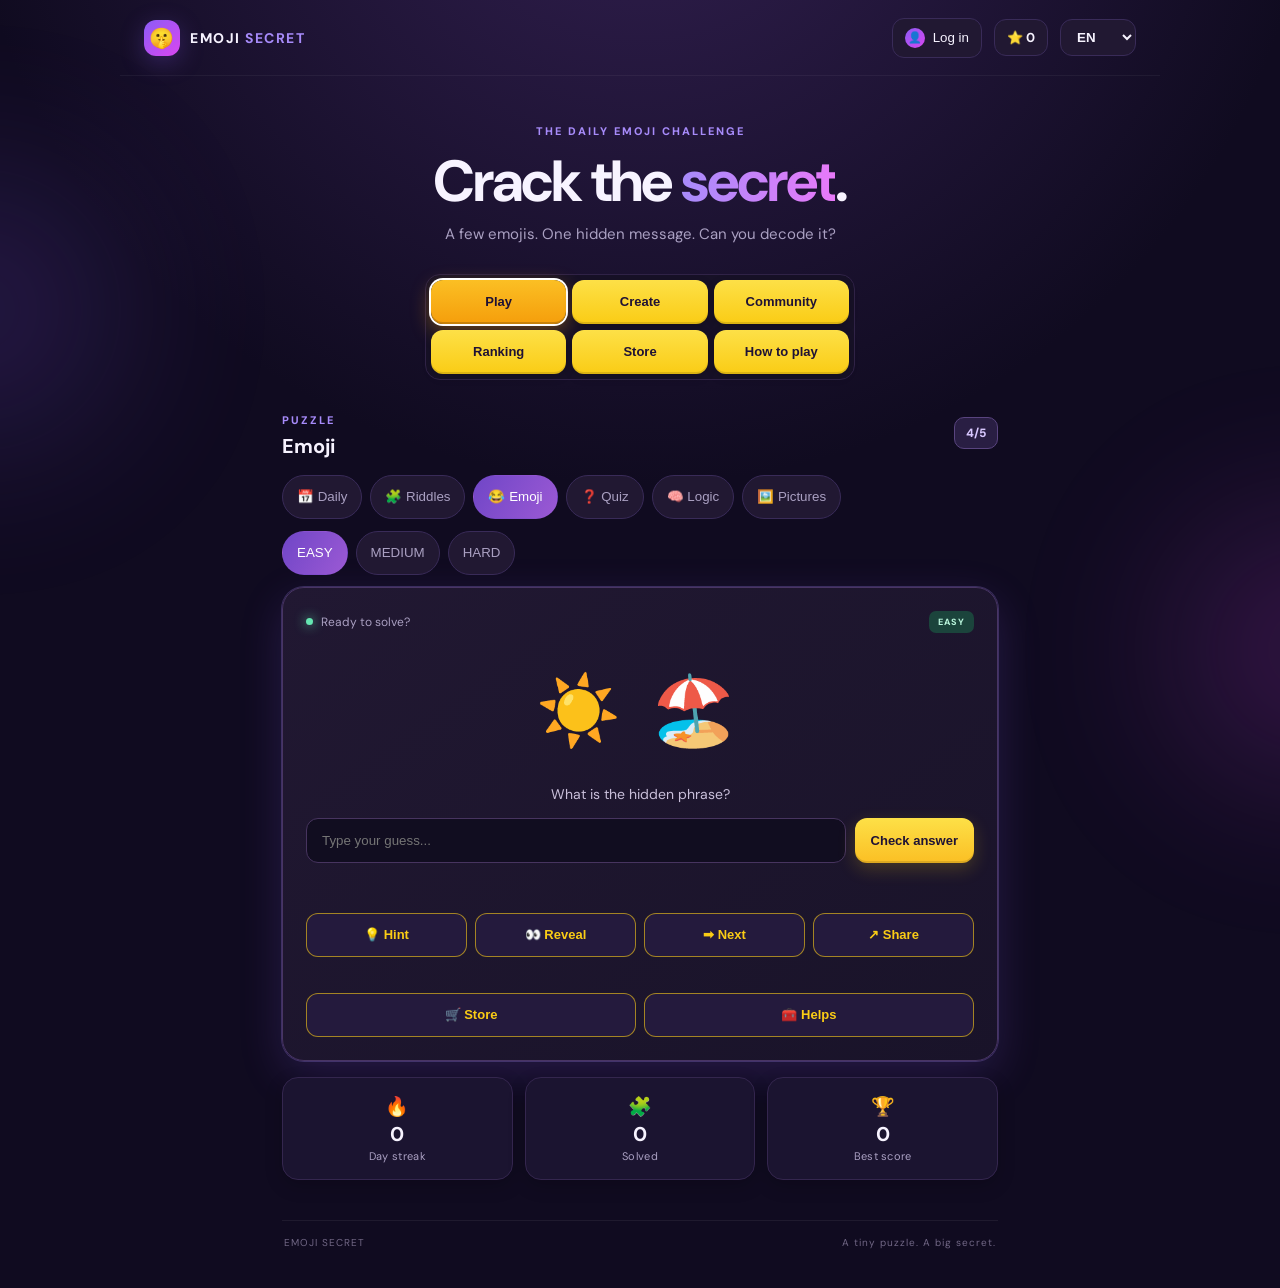
==== commit f7a5fa13: "Add files via upload" ====
--- a/index.html
+++ b/index.html
@@ -33,6 +33,7 @@
   <link rel="stylesheet" href="./store.css?v=2">
   <link rel="stylesheet" href="./avatar.css?v=1">
   <link rel="stylesheet" href="./leaderboard.css?v=1">
+  <link rel="stylesheet" href="./polish.css?v=3">
 </head>
 <body>
   <div class="ambient ambient-one"></div><div class="ambient ambient-two"></div>
--- a/polish.css
+++ b/polish.css
@@ -0,0 +1,65 @@
+/* Emoji Secret - Stage 8, step 1: design foundation.
+   Shared spacing / radius / type / shadow values built from the existing purple palette (no new colors).
+   Loaded LAST so it only unifies what already exists; nothing here changes logic or colors. */
+:root{
+  --sp-1:4px;--sp-2:8px;--sp-3:12px;--sp-4:16px;--sp-5:24px;--sp-6:32px;
+  --r-sm:12px;--r-md:16px;--r-lg:22px;
+  --fs-xs:11px;--fs-sm:13px;--fs-md:15px;--fs-lg:20px;
+  --sh-1:0 6px 18px #0000002e;--sh-2:0 18px 50px #00000040;
+  --glow:0 0 0 1px #a78bfa40,0 14px 44px #8b5cf62e;
+  --tap:44px;
+}
+/* card hierarchy: the puzzle card is the hero, everything else sits quieter behind it */
+.game-card{border-radius:var(--r-lg);box-shadow:var(--glow)}
+.stat-card,.guide-item,.st-item,.st-rules,.st-panel,.lb-row{border-radius:var(--r-md)}
+.stat-card,.guide-item,.st-item,.st-rules,.lb-row{box-shadow:var(--sh-1)}
+.stats-grid{gap:var(--sp-3);margin-top:var(--sp-4)}
+.stat-card{padding:var(--sp-4) var(--sp-2)}
+.stat-card strong{font-size:var(--fs-lg);line-height:1.1}
+.stat-card small{font-size:var(--fs-xs);letter-spacing:.3px}
+/* consistent section headings */
+.section-heading{margin-bottom:var(--sp-4)}
+.section-heading h2{font-size:var(--fs-lg);line-height:1.25}
+.eyebrow{font-size:var(--fs-xs)}
+/* button system: primary / secondary / quiet, one touch height and one corner radius */
+.primary-btn,.soft-btn,.chip,.tab{min-height:var(--tap);border-radius:var(--r-sm)}
+.chip{display:inline-flex;align-items:center;border-radius:999px}
+.soft-btn{font-size:var(--fs-sm);padding:var(--sp-3) var(--sp-2);transition:transform .15s,background .15s,border-color .15s}
+.soft-btn:hover{background:#33264f;border-color:#5d4580}
+.primary-btn{font-size:var(--fs-sm);padding:var(--sp-3) var(--sp-4)}
+.primary-btn:hover{filter:brightness(1.07)}
+.game-tools{gap:var(--sp-2);margin-top:var(--sp-4)}
+.answer-form input{min-height:var(--tap);border-radius:var(--r-sm)}
+/* keyboard focus is always visible */
+.primary-btn:focus-visible,.soft-btn:focus-visible,.chip:focus-visible,.tab:focus-visible{outline:2px solid var(--purple);outline-offset:2px}
+/* rhythm on phones */
+@media(max-width:560px){
+  .shell{padding:var(--sp-5) var(--sp-4) var(--sp-4)}
+  .game-card{padding:var(--sp-4)}
+  .stats-grid{gap:var(--sp-2)}
+  .stat-card{padding:var(--sp-3) var(--sp-1)}
+}
+/* Arabic reads better with a little more line height */
+[dir=rtl] .qtext,[dir=rtl] .hero p,[dir=rtl] .guide-item p,[dir=rtl] .notice{line-height:1.8}
+[dir=rtl] .soft-btn,[dir=rtl] .primary-btn,[dir=rtl] .tab{line-height:1.4}
+
+/* ---- Stage 8: yellow action buttons (contrast against the purple UI) ----
+   Primary actions = solid yellow with dark purple text (contrast ~12:1).
+   In-game action row (Hint / Reveal / Next / Share / Helps / Store) = dark chip, yellow border + yellow text (~9:1).
+   Navigation tabs, category chips and the purple theme stay purple. */
+:root{--yellow:#facc15;--yellow2:#fbbf24;--on-yellow:#1f1235}
+.primary-btn{background:linear-gradient(180deg,#fde047,var(--yellow2));color:var(--on-yellow);font-weight:800;box-shadow:0 6px 18px #facc1533,inset 0 -2px 0 #0000001f}
+.primary-btn:hover{filter:brightness(1.05)}
+.primary-btn:disabled{filter:grayscale(.35);opacity:.55}
+.primary-btn:focus-visible,.game-tools .soft-btn:focus-visible{outline-color:#fff}
+.game-tools .soft-btn,.st-main .soft-btn{background:#241a3d;border:1.5px solid #facc1599;color:var(--yellow);font-weight:700}
+.game-tools .soft-btn:hover,.st-main .soft-btn:hover{background:#facc1519;border-color:var(--yellow)}
+.game-tools .soft-btn:disabled{opacity:.5;border-color:#facc1544}
+/* Store / Helps panels: buy and use buttons are primary (yellow); secondary stay purple */
+
+/* ---- six navigation tabs (3x2 grid): yellow with dark text ----
+   Active tab = deeper amber + white ring so the current section is still obvious. */
+.tabs .tab{background:linear-gradient(180deg,#fde047,var(--yellow));color:var(--on-yellow);font-weight:800;border:0;box-shadow:inset 0 -2px 0 #0000001f,0 3px 10px #0000002e}
+.tabs .tab:hover{filter:brightness(1.05)}
+.tabs .tab.active{background:linear-gradient(180deg,#fbbf24,#f59e0b);color:var(--on-yellow);box-shadow:0 0 0 2px #fff,0 6px 20px #f59e0b66,inset 0 -2px 0 #0000002e}
+.tabs .tab:focus-visible{outline:2px solid #fff;outline-offset:2px}
